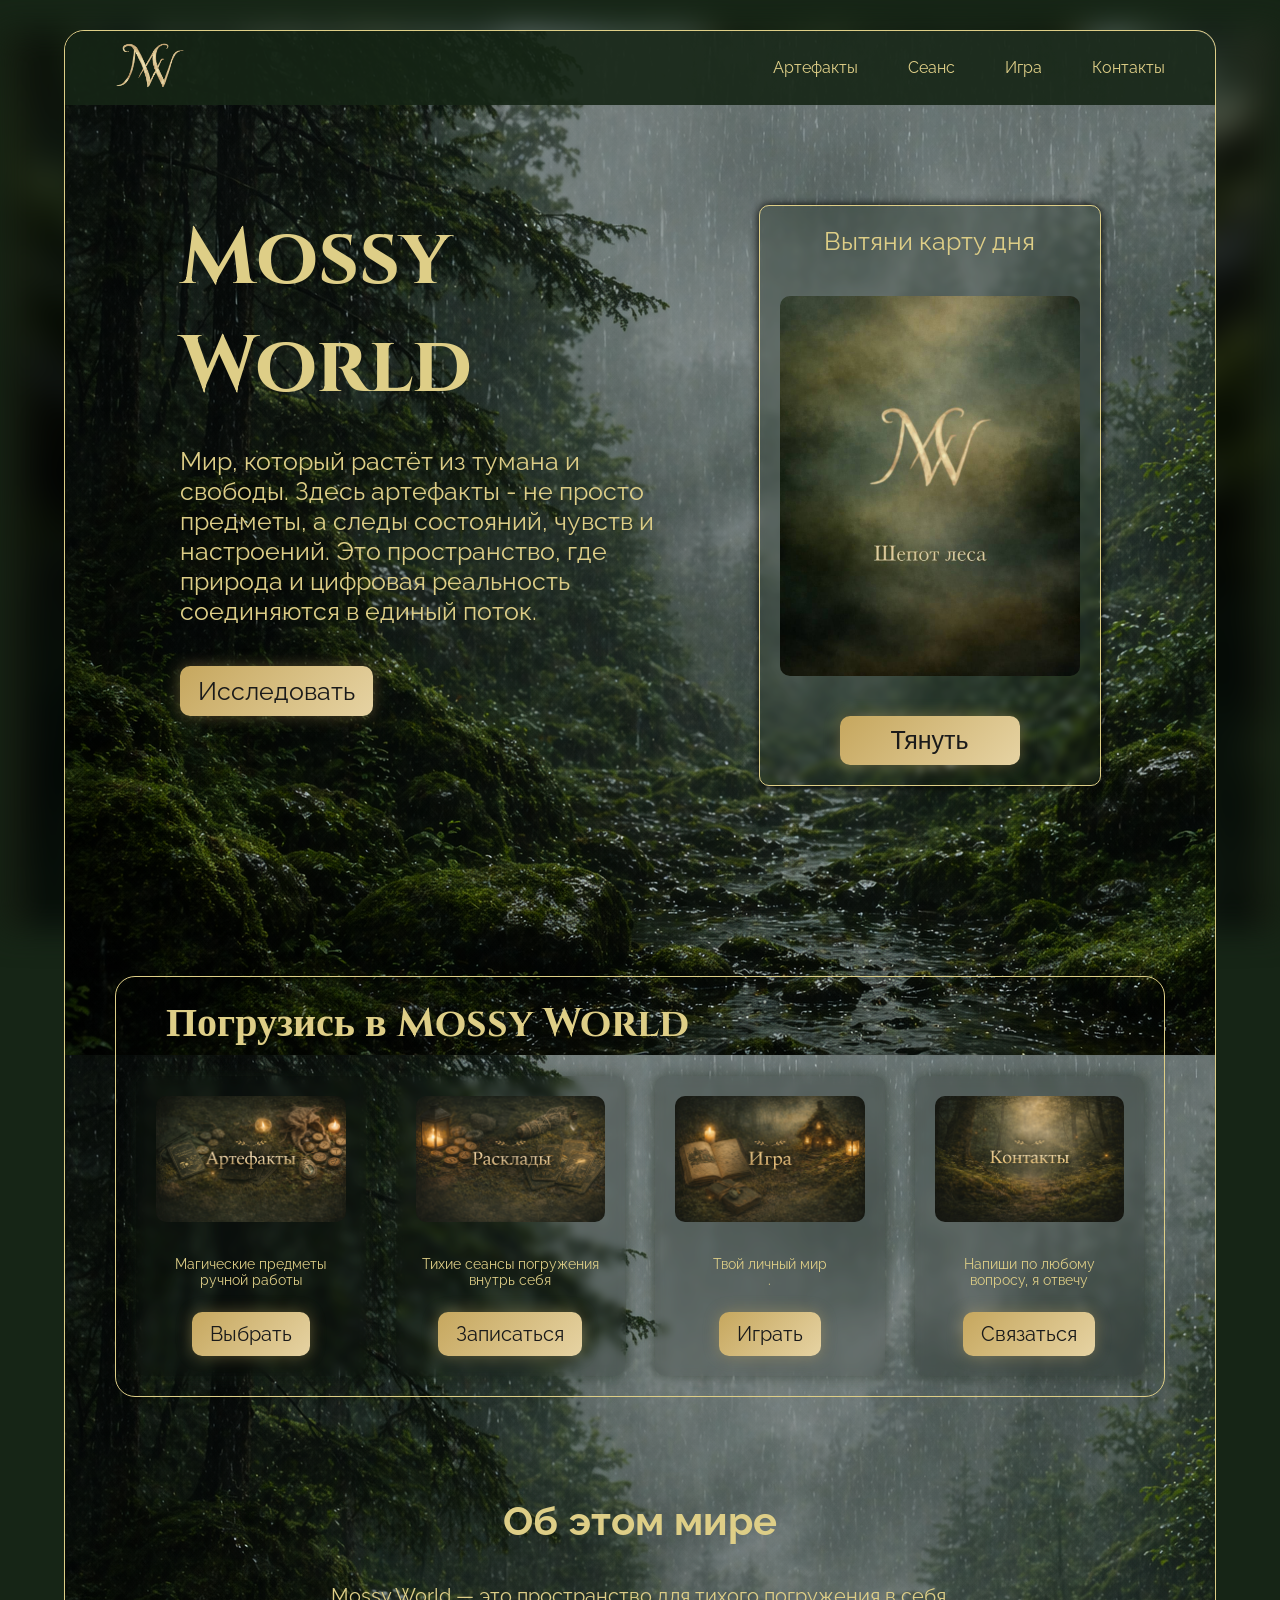
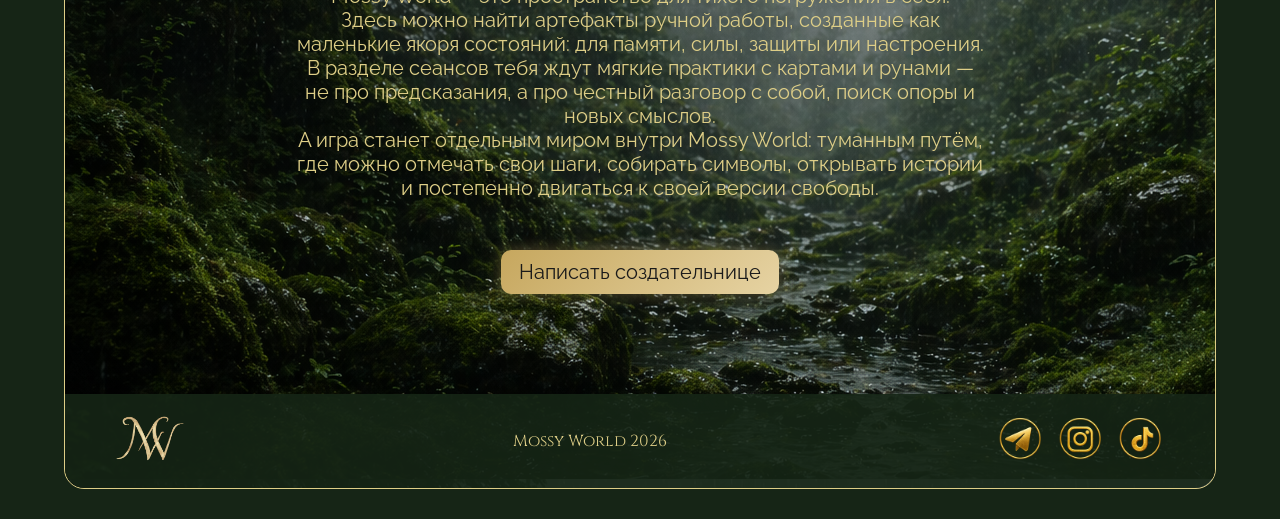
==== index.html @ 2159c2ec "MW2.0" ====
<!DOCTYPE html>
<html lang="ru">

<head>
    <meta charset="UTF-8">
    <meta name="viewport" content="width=device-width, initial-scale=1.0">
    <title>Mossy World</title>
    <link rel="preconnect" href="https://fonts.googleapis.com">
    <link rel="preconnect" href="https://fonts.gstatic.com" crossorigin>
    <link
        href="https://fonts.googleapis.com/css2?family=Cinzel:wght@400..900&family=Raleway:ital,wght@0,100..900;1,100..900&family=Spectral:ital,wght@0,200;0,300;0,400;0,500;0,600;0,700;0,800;1,200;1,300;1,400;1,500;1,600;1,700;1,800&display=swap"
        rel="stylesheet">
    <link rel="stylesheet" href="css/style.css">
</head>

<body>
    <div class="bg"></div>
    <main class="main">
        <div class="container">
            <header class="header">
                <div class="nav">
                    <a href="#" class="header__logo"><img class="logo__img" src="./assets/logo.PNG" alt="logo"></a>
                    <ul class="nav__list">
                        <li class="nav__element"><a href="">Артефакты</a></li>
                        <li class="nav__element"><a href="">Сеанс</a></li>
                        <li class="nav__element"><a href="">Игра</a></li>
                        <li class="nav__element"><a href="">Контакты</a></li>
                    </ul>
                </div>
            </header>
            <section class="hero">
                <div class="hero__left">
                    <h1 class="hero__title">Mossy<br> World</h1>
                    <p class="hero__subtitle">Мир, который растёт из тумана и свободы. Здесь артефакты - не просто
                        предметы, а следы состояний, чувств и настроений. Это пространство, где природа и цифровая
                        реальность соединяются в единый поток.
                    </p>
                    <a href="#second" class="enter-btn">Исследовать</a>
                </div>


                <div class="hero__right">
                    <span class="hero__pull">Вытяни карту дня</span>
                    <div class="tarot-card" id="tarotCard">
                        <div class="tarot-card__inner">

                            <!-- лицевая сторона -->
                            <div class="tarot-card__front">
                                <img src="./assets/cards/card.png" alt="card" id="cardFront">
                            </div>

                            <!-- обратная сторона -->
                            <div class="tarot-card__back">
                                <img src="./assets/cards/card-back.jpg" alt="card back">
                            </div>

                        </div>
                    </div>
                    <button class="pull-btn" id="pullBtn">Тянуть</button>
                </div>


            </section>
            <section class="second" id="second">
                <h2 class="second__title">Погрузись в Mossy World</h2>
                <div class="cards">
                    <div class="card">
                        <!-- <p class="card__title">Артефакты</p> -->
                        <img src="./assets/artefacts.png" alt="" class="card__img">
                        <p class="card__desc">Магические предметы ручной работы</p>
                        <a href="#">Выбрать</a>
                    </div>
                    <div class="card">
                        <!-- <p class="card__title">Сеанс</p> -->
                        <img src="./assets/layouts.png" alt="" class="card__img">
                        <p class="card__desc">Тихие сеансы погружения внутрь себя</p>
                        <a href="#">Записаться</a>
                    </div>
                    <div class="card">
                        <!-- <p class="card__title">Игра</p> -->
                        <img src="./assets/game.png" alt="" class="card__img">
                        <p class="card__desc">Твой личный мир <br>.</p>
                        <a href="#">Играть</a>
                    </div>
                    <div class="card">
                        <!-- <p class="card__title">Контакты</p> -->
                        <img src="./assets/contacts.png" alt="" class="card__img">
                        <p class="card__desc">Напиши по любому вопросу, я отвечу</p>
                        <a href="#">Связаться</a>
                    </div>
                </div>

            </section>
            <section class="desc">
                <h3 class="desc__title">Об этом мире</h3>
                <p class="desc__text">
                    Mossy World — это пространство для тихого погружения в себя. <br> Здесь можно найти артефакты ручной
                    работы, созданные как маленькие якоря состояний: для памяти, силы, защиты или настроения.<br>



                    В разделе сеансов тебя ждут мягкие практики с картами и рунами — не про предсказания, а про честный
                    разговор с собой, поиск опоры и новых смыслов. <br>



                    А игра станет отдельным миром внутри Mossy World: туманным путём, где можно отмечать свои шаги,
                    собирать символы, открывать истории и постепенно двигаться к своей версии свободы.
                </p>
                <a href="" class="ask">Написать создательнице</a>
            </section>
            <footer class="footer">
                <a href="#" class="footer__logo"><img src="./assets/logo.PNG" alt="logo" class="logo__img"></a>
                <p class="footer__text">Mossy World 2026</p>
                <div class="footer__socials">
                    <a href="" class="footer__tg"><img src="./assets/tg.png" alt="tg"></a>
                    <a href="" class="footer__inst"><img src="./assets/inst.png" alt="inst"></a>
                    <a href="" class="footer__tiktok"><img src="./assets/tiktok.png" alt="tiktok"></a>
                </div>
            </footer>



        </div>
    </main>
    <script src="./script.js"></script>
</body>

</html>
---- css/style.css ----
*{
    box-sizing: border-box;
}
body{
    background-color: rgb(22, 37, 22);
    margin: 30px 0;
    padding: 0;
    font-family: "Raleway", sans-serif;
    
    
}
a{
    text-decoration: none;
}
.bg {
  position: fixed;
  width: 100%;
  height: 100%;
  background: url('../assets/e82da519-a3f6-4488-99c0-10b5fe8b39a1.png') center/cover no-repeat;
  filter: blur(16px);
  z-index: -1;
}
.main {
    max-width: 1400px;
    margin: 0 auto;
    
}
.container{
    width: 90%;
    margin: 0 auto;
    background-image: url('../assets/bg.png');
    
    background-size: inherit;
    min-height: 90vh;
    background-color: #131c0d;

    border-radius: 20px;
    border: 1px solid #dece87;
    
}
.header {
    background-color: #162516e6;
    border-radius: 20px 20px 0 0;
   
}
.nav {
    display: flex;
    justify-content: space-between;
    margin: 0 50px;
    padding: 0;
    align-items: center;
}
.header__logo {
}
.logo__img {
    width: 70px;
}
.nav__list {
    display: flex ;
    list-style: none;
    justify-content: space-around;
    gap: 50px;

    
    font-size: 16px;
}
.nav__element a{
    color: #dece87;
}
.hero {
    display: flex;
    padding: 100px ;
    color: #dece87;
    gap: 50px;
    justify-content: space-around;
    margin-bottom: 90px;
}
.hero__left {
    max-width: 500px;
}
.hero__title {
    font-size: 80px;
    font-family: "Cinzel", serif;
    margin: 0;
}
.hero__subtitle {
    font-size: 25px;
    font-family: "Raleway", sans-serif;
    margin-bottom: 50px;
}
.enter-btn {
    
  background: linear-gradient(
    135deg,
    #c6a75e,
    #e6d3a3
  );
  color: #1a1a1a;
  border: none;
  padding: 10px 18px;
  border-radius: 10px;
  box-shadow: 0 0 15px rgba(198,167,94,0.4);
  transition: 0.3s;
  font-size: 25px;

}
.enter-btn:hover {
    box-shadow: 0px 0px 15px #dece87;
    transform: translateY(-2px);
}
.card-day__img{
    width: 300px;
    border-radius: 10px;
    box-shadow: 0 0 20px #060a06;
    
}
.hero__right {
    display: flex;
    flex-direction: column;
    justify-content: space-between;
    gap: 20px;

    background-color: rgba(22, 37, 22, 0.25);
backdrop-filter: blur(3px);
border: 1px solid #dece87;

    padding: 20px;
    padding-bottom: 20px;
    border-radius: 10px;

    box-shadow: 0 0 10px black;
}
.hero__pull {
    margin-bottom: 0px;
    text-align: center;
    font-size: 25px;
    
}
.pull-btn {
    background: linear-gradient(
    135deg,
    #c6a75e,
    #e6d3a3
  );
  color: #1a1a1a;
  border: none;
  padding: 10px 18px;
  border-radius: 10px;
  box-shadow: 0 0 15px rgba(198,167,94,0.4);
  transition: 0.3s;
  font-size: 25px;
  width: 60%;
  margin: 0 auto;
}
.pull-btn:hover {
    box-shadow:  0 0 10px #dece87;
    transform: translateY(-2px);
}




.tarot-card {
    width: 300px;
    height: 380px;
    margin: 20px auto;
    perspective: 1000px;
}

.tarot-card__inner {
    width: 100%;
    height: 100%;
    position: relative;
    transition: transform 0.8s;
    transform-style: preserve-3d;
}

.tarot-card.is-flipped .tarot-card__inner {
    transform: rotateY(180deg);
}

.tarot-card__front,
.tarot-card__back {
    position: absolute;
    inset: 0;
    border-radius: 10px;
    overflow: hidden;
    backface-visibility: hidden;
}

.tarot-card__front img,
.tarot-card__back img {
    width: 100%;
    height: 100%;
    object-fit: cover;
}

/* лицевая */
.tarot-card__front {
    transform: rotateY(180deg);
}

/* задняя (обложка) */
.tarot-card__back {
    transform: rotateY(0);
}



.second {
    /* background-color: #162516e6; */
border: 1px solid #dece87;
border-radius: 20px;

margin: 50px;
}
.second__title {
    font-size: 40px;
    font-family: "Cinzel", serif;
    color: #dece87;
    padding-left: 50px;
    margin-top: 20px;
    margin-bottom: 5px;
    
}
.cards {
    display: flex;
    padding: 20px;
    justify-content: space-between;
    gap: 30px;
}
.card {
    
    /* border: 1px solid #dece87; */
    border-radius: 10px;
    box-shadow:  0 0 15px #17231591;
    backdrop-filter: blur(5px);
    background-color: #0f190e3a;
    display: flex;
    flex-direction: column;
    align-items: center;
    padding: 10px;
}
.card:hover {
  transform: translateY(-5px) scale(1.02);
  transition: 0.3s;
}
.card a {
    text-decoration: none;
     background: linear-gradient(
    135deg,
    #c6a75e,
    #e6d3a3
  );
  color: #1a1a1a;
  border: none;
  padding: 10px 18px;
  border-radius: 10px;
  box-shadow: 0 0 15px rgba(198,167,94,0.4);
  transition: 0.3s;
  font-size: 20px;

  margin-bottom: 10px;
  
}
/* .card__title {
    font-size: 25px;
    font-family: "Spectral", serif;
    color: #dece87;
    text-align: center;
    margin-bottom: 10px;
} */
.card__img {
    width: 100%;
    padding: 10px;
    border-radius: 20px;
}
.card__desc {
    font-size: 14px;
    font-family: "Raleway", sans-serif;
    color: #dece87;
    padding: 10px;
    text-align: center;
}


.desc {
    color: #dece87;
    display: flex;
    flex-direction: column;
    gap: 20px;
    align-items: center;
    margin-bottom: 100px;
}
.desc__title {
    text-align: center;
    font-size: 40px;
    margin-top: 50px;
    margin-bottom: 20px;
}
.desc__text {
    text-align: center;
    font-size: 20px;
    width: 60%;
    margin: 0 auto;
    margin-bottom: 30px;
}
.ask {
    text-decoration: none;
     background: linear-gradient(
    135deg,
    #c6a75e,
    #e6d3a3
  );
  color: #1a1a1a;
  border: none;
  padding: 10px 18px;
  border-radius: 10px;
  box-shadow: 0 0 15px rgba(198,167,94,0.4);
  transition: 0.3s;
  font-size: 20px;

    
}
.footer {
    background-color: #162516e6;
    border-radius: 0 0 20px 20px ;
    display: flex;
    justify-content: space-between;
    align-items: center;
    padding: 10px 50px 10px 50px;
}
.footer__logo {
}
.footer__text {
    color: #dece87;
    font-family: "Cinzel", serif;
}
.footer__socials {
    display: flex;
    gap: 10px;
}
.footer__tg img, .footer__inst img, 
.footer__tiktok img{
    width: 50px;
}

@media (max-width: 768px) {
    .hero {
        flex-direction: column;
        text-align: center;
        
    }
    .nav{
        flex-direction: column;}
    .nav__list {
        gap: 15px;
        padding: 0;
    }
    .hero {
        padding: 20px;
        margin-bottom: 20px;
    }

.hero__title {
    font-size: 56px;
    font-family: "Cinzel", serif;
    margin: 0;
}
.hero__subtitle {
    font-size: 20px;
    font-family: "Raleway", sans-serif;
    margin-bottom: 50px;
}
.cards {flex-direction: column;
    
}
.second{
    margin: 20px;
}
.second__title {
    font-size: 25px;
font-family: "Raleway", sans-serif;
font-weight: normal;
padding: 10px;
text-align: center;
width: 70%;
        margin: 0 auto;}

    .desc__text {
        margin: 0;
        width: 100%;
        padding: 20px;
        font-size: 18px;
    }
    .desc__title {
        font-size: 30px;
        margin: 20px;
    }
    .tarot-card {
    width: 100%;}

}
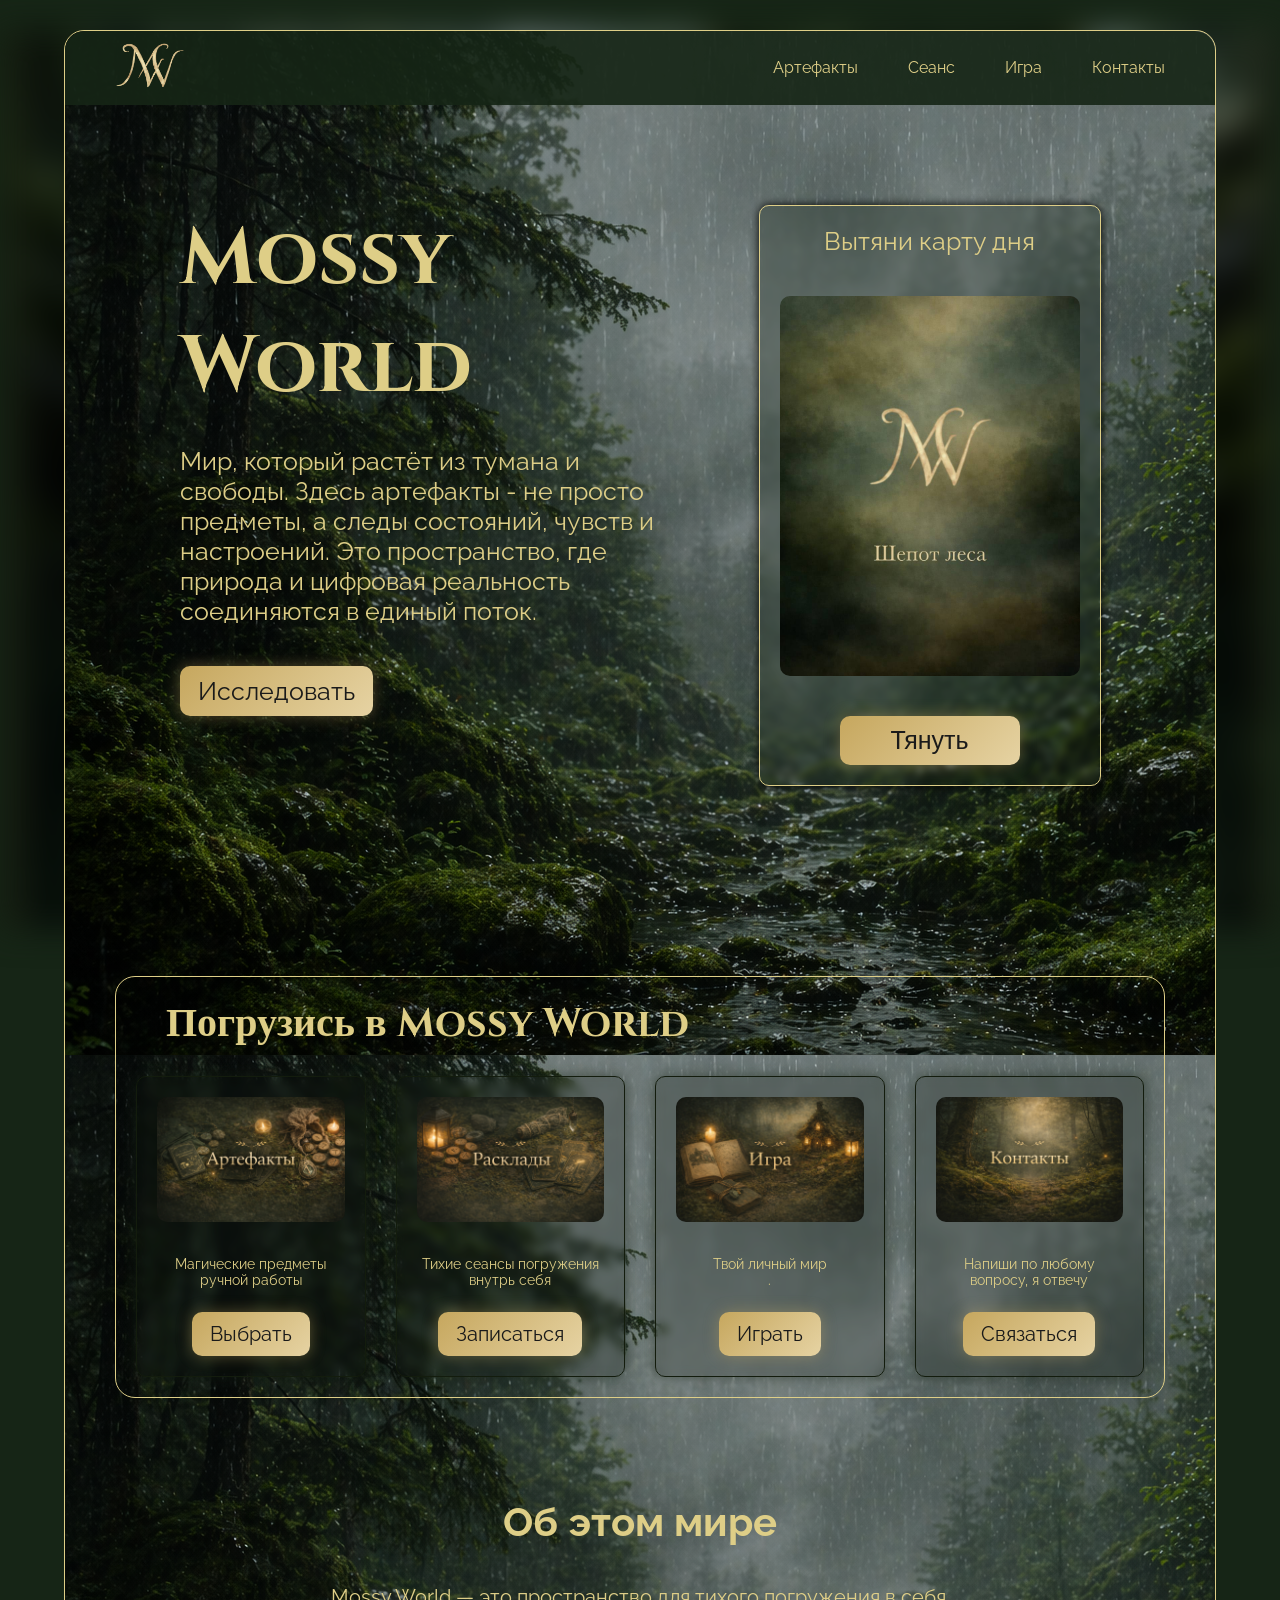
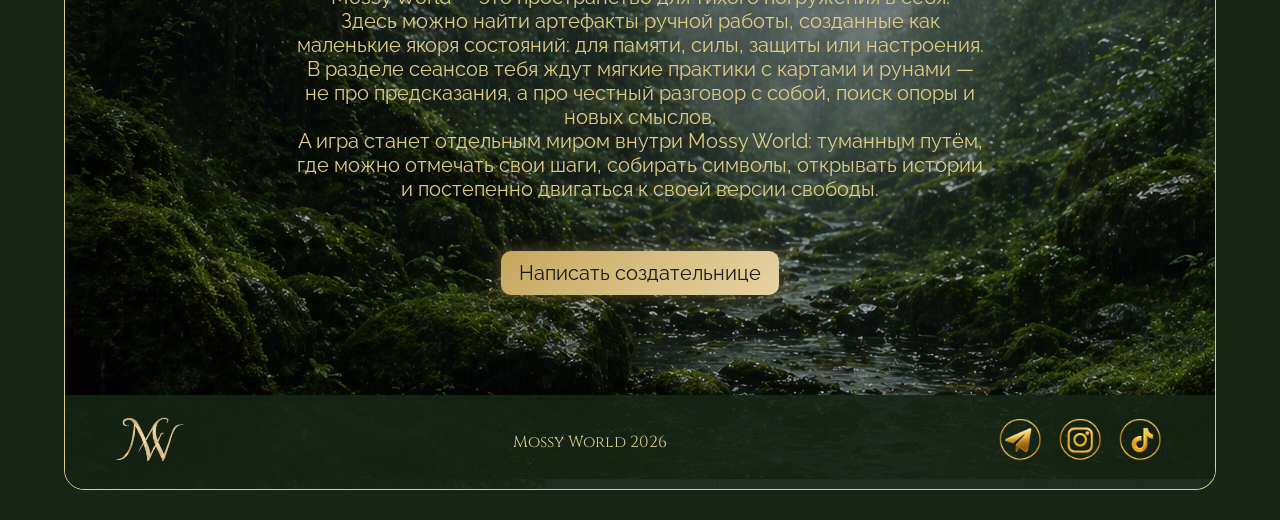
==== commit 3bf8169b: "add artefacts" ====
--- a/index.html
+++ b/index.html
@@ -21,7 +21,7 @@
                 <div class="nav">
                     <a href="#" class="header__logo"><img class="logo__img" src="./assets/logo.PNG" alt="logo"></a>
                     <ul class="nav__list">
-                        <li class="nav__element"><a href="">Артефакты</a></li>
+                        <li class="nav__element"><a href="artefacts.html">Артефакты</a></li>
                         <li class="nav__element"><a href="">Сеанс</a></li>
                         <li class="nav__element"><a href="">Игра</a></li>
                         <li class="nav__element"><a href="">Контакты</a></li>
@@ -68,7 +68,7 @@
                         <!-- <p class="card__title">Артефакты</p> -->
                         <img src="./assets/artefacts.png" alt="" class="card__img">
                         <p class="card__desc">Магические предметы ручной работы</p>
-                        <a href="#">Выбрать</a>
+                        <a href="artefacts.html">Выбрать</a>
                     </div>
                     <div class="card">
                         <!-- <p class="card__title">Сеанс</p> -->
--- a/css/style.css
+++ b/css/style.css
@@ -231,7 +231,7 @@
 }
 .card {
     
-    /* border: 1px solid #dece87; */
+    border: 1px solid #131c0d;
     border-radius: 10px;
     box-shadow:  0 0 15px #17231591;
     backdrop-filter: blur(5px);
@@ -344,6 +344,125 @@
 .footer__tiktok img{
     width: 50px;
 }
+
+
+
+/* АРТЕФАКТЫ */
+
+.artefacts__desc {
+    text-align: center;
+}
+.art__title {
+    color: #dece87;
+    font-family: "Cinzel", serif;
+    font-size: 45px;
+    margin: 20px;
+}
+.art__subtitle {
+    font-size: 20px;
+    font-family: "Raleway", sans-serif;
+    margin-bottom: 30px;
+    color: #dece87;
+    
+}
+
+.art__cards {
+    display: grid;
+    grid-template-columns: 1fr 1fr 1fr 1fr;
+    gap: 20px;
+    padding: 20px;
+    align-items: center;
+}
+.art-card {
+    display: flex;
+    flex-direction: column;
+    align-items: center;
+    justify-content: space-between;
+
+    
+    background-color: rgba(22, 37, 22, 0.25);
+backdrop-filter: blur(3px);
+border: 1px solid #dece87;
+
+    padding: 20px;
+    padding-bottom: 20px;
+    border-radius: 10px;
+
+    box-shadow: 0 0 10px black;
+    height: 450px;
+}
+.art-card:hover {
+  transform: translateY(-6px) scale(1.02);
+}
+.art__img {
+    width: 100%;
+    height: 200px;
+    border-radius: 10px;
+    overflow: hidden;
+}
+
+.art__img img {
+    width: 100%;
+    height: 100%;
+    object-fit: cover;
+    display: block;
+    filter: brightness(0.9);
+}
+.art-card:hover .art__img img {
+  filter: brightness(1);
+}
+.art-card__title{
+   border-top: 1px solid #dece87;
+   padding-top: 10px;
+    font-size: 20px;
+    font-family: "Raleway", sans-serif;
+  
+    color: #dece87;
+    margin: 10px;
+
+}
+.art-card__desc {
+    padding: 0 20px ;
+    font-size: 15px;
+    font-family: "Raleway", sans-serif;
+    margin-bottom: 10px;
+    color: #dece87;
+    text-align: center;
+    margin-top: 0;
+}
+.art-card__price{
+      padding: 0 20px ;
+    font-size: 25px;
+    font-family: "Raleway", sans-serif;
+    margin-bottom: 20px;
+    color: #dece87;
+    text-align: center;
+    text-shadow: 0 0 5px #000;
+    border: 1px solid #c6a75e;
+    padding: 5px 20px;
+    border-radius: 8px;
+}
+.take-btn {
+     background: linear-gradient(
+    135deg,
+    #c6a75e,
+    #e6d3a3
+  );
+  color: #1a1a1a;
+  border: none;
+  padding: 10px 18px;
+  border-radius: 10px;
+  box-shadow: 0 0 15px rgba(198,167,94,0.4);
+  transition: 0.3s;
+  font-size: 18px;
+
+}
+.take-btn:hover {
+    box-shadow: 0px 0px 15px #dece87;
+    transform: translateY(-2px);
+}
+
+
 
 @media (max-width: 768px) {
     .hero {
